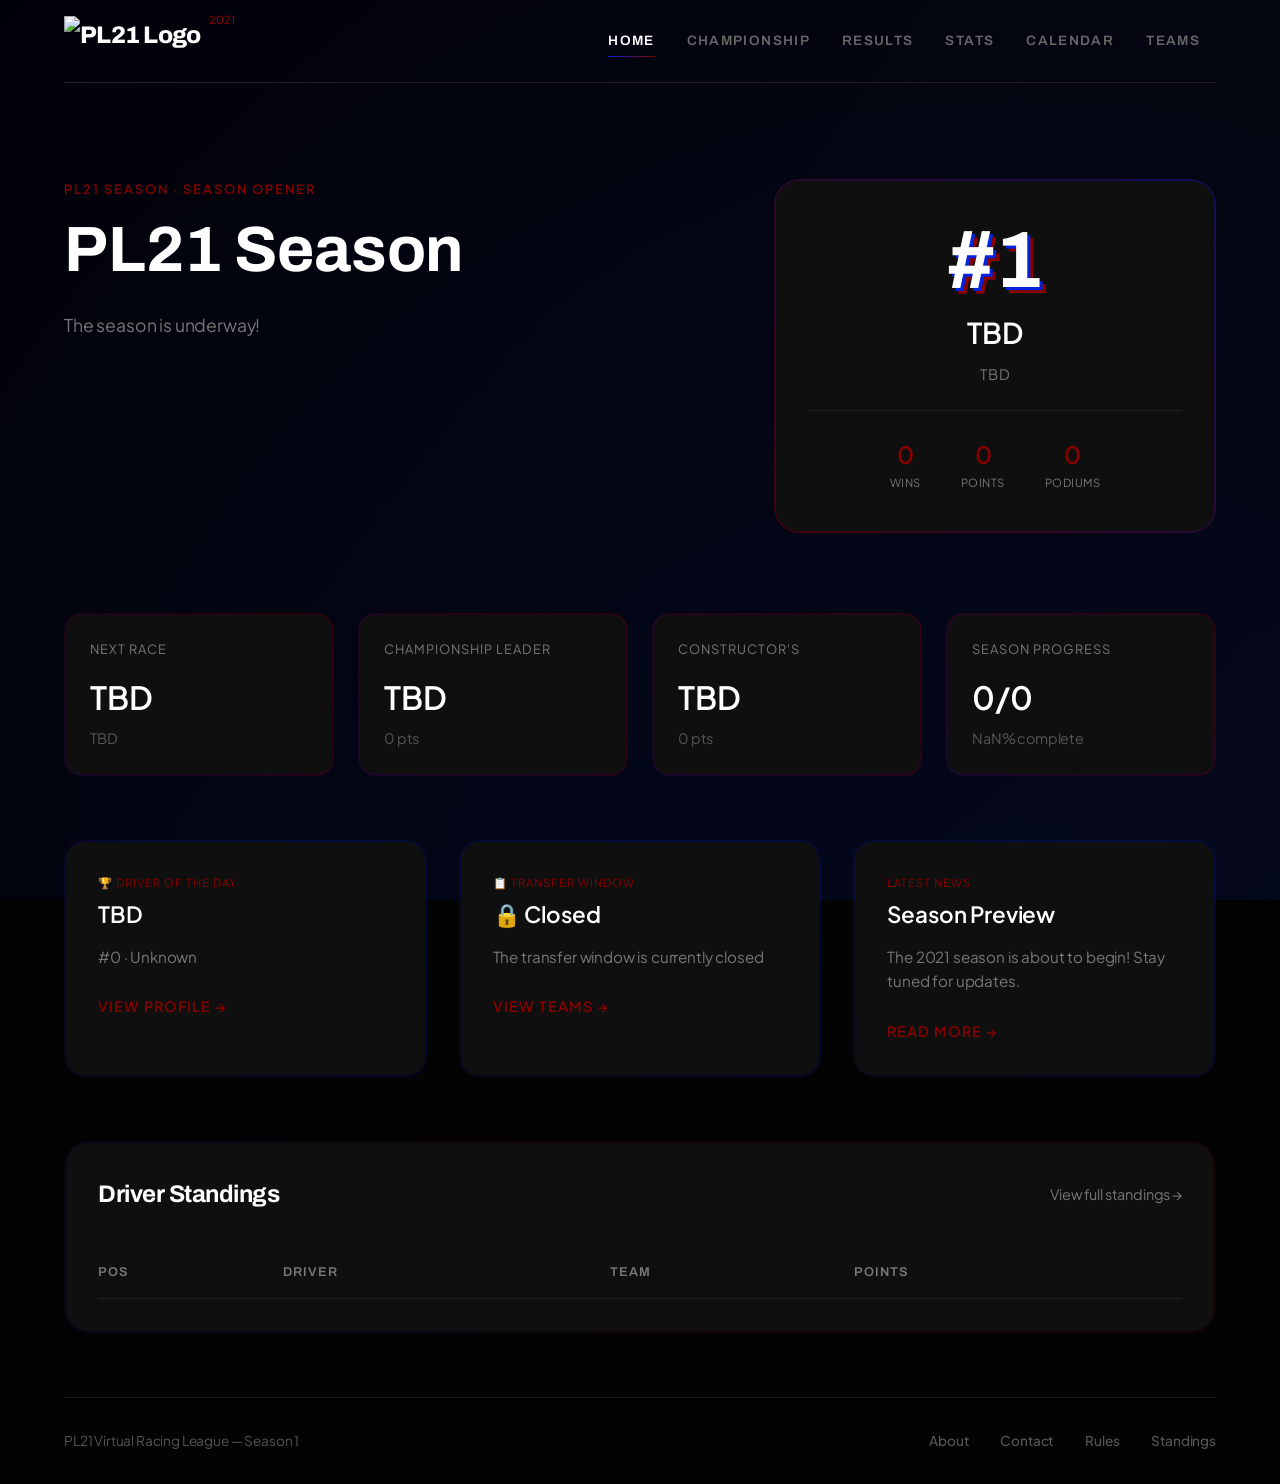
==== index.html @ 07b23944 "Initial commit" ====
<!DOCTYPE html>
<html lang="en">
<head>
    <meta charset="UTF-8">
    <meta name="viewport" content="width=device-width, initial-scale=1.0">
    <title>PL21 - Virtual Racing League</title>
    <link rel="preconnect" href="https://fonts.googleapis.com">
    <link rel="preconnect" href="https://fonts.gstatic.com" crossorigin>
    <link href="https://fonts.googleapis.com/css2?family=Archivo:wght@400;500;600;700;800&family=Plus+Jakarta+Sans:wght@300;400;500;600;700;800&display=swap" rel="stylesheet">
    <link rel="stylesheet" href="css/style.css">
</head>
<body>
    <div class="container">
        <nav>
            <a href="index.html" class="logo">
                <img src="https://i.postimg.cc/nzCPbCtx/PL21-no-background.png" alt="PL21 Logo" class="logo-image">
            </a>
            <div class="countdown-container" id="countdown-container" style="display: none;">
                <span class="countdown-label">NEXT RACE</span>
                <span class="countdown-timer" id="countdown-timer">--d --h --m</span>
            </div>
            
            <div class="nav-links">
                <a href="index.html">HOME</a>
                <a href="championship.html">CHAMPIONSHIP</a>
                <a href="results.html">RESULTS</a>
                <a href="stats.html">STATS</a>
                <a href="calendar.html">CALENDAR</a>
                <a href="teams.html">TEAMS</a>
            </div>
        </nav>

        <div class="loading" id="loading">Loading PL21 season data...</div>

        <div id="content" style="display: none;">
            <div class="hero">
                <div class="hero-main">
                    <div class="hero-eyebrow" id="hero-eyebrow">Season 1</div>
                    <div class="hero-title" id="hero-title"></div>
                    <p class="hero-description" id="hero-description"></p>
                </div>
                <div class="hero-side" id="featured-driver"></div>
            </div>

            <div class="stats-grid" id="stats-grid"></div>

            <div class="news-grid" id="news-grid"></div>

            <div class="standings-section">
                <div class="section-header">
                    <h2 class="section-title">Driver Standings</h2>
                    <a href="championship.html" class="section-link">View full standings →</a>
                </div>
                <table class="standings-table" id="standings-table">
                    <thead>
                        <tr>
                            <th>Pos</th>
                            <th>Driver</th>
                            <th>Team</th>
                            <th>Points</th>
                        </tr>
                    </thead>
                    <tbody id="standings-body"></tbody>
                </table>
            </div>
        </div>

        <footer>
            <span>PL21 Virtual Racing League — Season 1</span>
            <div class="footer-links">
                <a href="#">About</a>
                <a href="#">Contact</a>
                <a href="#">Rules</a>
                <a href="#">Standings</a>
            </div>
        </footer>
    </div>

    <script src="js/data-loader.js"></script>
    <script src="js/main.js"></script>
    <script src="js/index.js"></script>
    <script src="js/countdown.js"></script>
</body>
</html>
---- css/style.css ----
/* css/style.css - Shared styles across all pages */
* {
    margin: 0;
    padding: 0;
    box-sizing: border-box;
}

body {
    font-family: 'Plus Jakarta Sans', -apple-system, BlinkMacSystemFont, sans-serif;
    background: #030303;
    color: #ffffff;
    line-height: 1.6;
    font-weight: 400;
    letter-spacing: -0.01em;
}

h1, h2, h3, .logo, .nav-links a, .page-eyebrow {
    font-family: 'Archivo', 'Inter', sans-serif;
    font-weight: 700;
    letter-spacing: -0.02em;
}

body::before {
    content: '';
    position: fixed;
    top: 0;
    left: 0;
    width: 100%;
    height: 100%;
    background: radial-gradient(circle at 20% 30%, rgba(0, 36, 220, 0.12) 0%, transparent 45%),
                radial-gradient(circle at 80% 70%, rgba(134, 0, 0, 0.12) 0%, transparent 45%),
                linear-gradient(125deg, #000000 0%, #0a0a0a 50%, #000000 100%);
    background-size: 400% 400%;
    animation: gradient 60s ease infinite;
    pointer-events: none;
    z-index: -2;
}

@keyframes gradient {
    0% { background-position: 0% 50%; }
    50% { background-position: 100% 50%; }
    100% { background-position: 0% 50%; }
}

.container {
    max-width: 1400px;
    margin: 0 auto;
    padding: 0 5%;
    position: relative;
    z-index: 2;
}

/* Navigation */
nav {
    display: flex;
    justify-content: space-between;
    align-items: center;
    padding: 2rem 0;
    border-bottom: 1px solid rgba(255, 255, 255, 0.03);
    animation: slideDown 0.8s ease-out;
}

@keyframes slideDown {
    from { transform: translateY(-100%); opacity: 0; }
    to { transform: translateY(0); opacity: 1; }
}

.logo {
    font-size: 2.2rem;
    font-weight: 800;
    position: relative;
    color: #fff;
    text-decoration: none;
    letter-spacing: -0.03em;
}

.logo::after {
    content: '2021';
    position: absolute;
    top: -5px;
    right: -35px;
    font-size: 0.7rem;
    color: #860000;
    font-weight: 500;
    font-family: 'Plus Jakarta Sans', sans-serif;
    letter-spacing: 0.02em;
}

.nav-links {
    display: flex;
    gap: 3rem;
}

.nav-links a {
    color: #666;
    text-decoration: none;
    font-size: 0.85rem;
    text-transform: uppercase;
    letter-spacing: 0.1em;
    transition: all 0.3s ease;
    position: relative;
    font-weight: 600;
}

.nav-links a.active {
    color: #fff;
}

.nav-links a.active::after {
    content: '';
    position: absolute;
    bottom: -5px;
    left: 0;
    width: 100%;
    height: 1px;
    background: linear-gradient(90deg, #0024dc, #860000);
}

.nav-links a:hover {
    color: #fff;
}

/* Page Header */
.page-header {
    padding: 3rem 0 2rem;
    animation: fadeUp 1s ease 0.2s both;
}

@keyframes fadeUp {
    from { opacity: 0; transform: translateY(30px); }
    to { opacity: 1; transform: translateY(0); }
}

.page-eyebrow {
    color: #860000;
    font-size: 0.75rem;
    text-transform: uppercase;
    letter-spacing: 0.15em;
    margin-bottom: 1rem;
    font-weight: 600;
}

.page-title {
    font-size: 4rem;
    font-weight: 800;
    line-height: 1;
    margin-bottom: 1rem;
    letter-spacing: -0.03em;
}

.page-title span {
    background: linear-gradient(135deg, #0024dc, #860000);
    -webkit-background-clip: text;
    -webkit-text-fill-color: transparent;
    background-clip: text;
}

/* Loading State */
.loading {
    text-align: center;
    padding: 4rem;
    color: #777;
    font-size: 1.2rem;
}

/* Team Colors */
.team-redbull { color: #1e41bb; }
.team-mercedes { color: #44b3ac; }
.team-mclaren { color: #f59600; }
.team-ferrari { color: #e8002d; }
.team-alpine { color: #2173b8; }
.team-alphatauri { color: #5e8faa; }
.team-astonmartin { color: #2d6d4b; }
.team-williams { color: #65c2e8; }
.team-alfa { color: #a50f0f; }
.team-haas { color: #b7b7b7; }

.bg-redbull { background: #1e41bb; }
.bg-mercedes { background: #44b3ac; }
.bg-mclaren { background: #f59600; }
.bg-ferrari { background: #e8002d; }
.bg-alpine { background: #2173b8; }
.bg-alphatauri { background: #5e8faa; }
.bg-astonmartin { background: #2d6d4b; }
.bg-williams { background: #65c2e8; }
.bg-alfa { background: #a50f0f; }
.bg-haas { background: #b7b7b7; }

/* Podium Gradients */
.gold-gradient {
    background: linear-gradient(135deg, #ffd700, #b8860b);
    -webkit-background-clip: text;
    -webkit-text-fill-color: transparent;
    background-clip: text;
    font-weight: 700;
}

.silver-gradient {
    background: linear-gradient(135deg, #c0c0c0, #808080);
    -webkit-background-clip: text;
    -webkit-text-fill-color: transparent;
    background-clip: text;
    font-weight: 700;
}

.bronze-gradient {
    background: linear-gradient(135deg, #cd7f32, #8b4513);
    -webkit-background-clip: text;
    -webkit-text-fill-color: transparent;
    background-clip: text;
    font-weight: 700;
}

.purple-text {
    color: #b45fbb;
    font-weight: 600;
}

/* Footer */
footer {
    margin-top: 4rem;
    padding: 2rem 0;
    border-top: 1px solid #1a1a1a;
    display: flex;
    justify-content: space-between;
    color: #555;
    font-size: 0.85rem;
}

.footer-links {
    display: flex;
    gap: 2rem;
}

.footer-links a {
    color: #555;
    text-decoration: none;
    transition: color 0.2s ease;
    font-weight: 500;
}

.footer-links a:hover {
    color: #860000;
}

/* Responsive */
@media (max-width: 768px) {
    .page-title { font-size: 3rem; }
    .nav-links { display: none; }
    footer {
        flex-direction: column;
        gap: 1rem;
        text-align: center;
    }
    .footer-links {
        justify-content: center;
    }
}
/* Add this to css/style.css */

/* Hero Section */
.hero {
    padding: 4rem 0 2rem;
    display: grid;
    grid-template-columns: 1.5fr 1fr;
    gap: 3rem;
    animation: fadeUp 1s ease 0.2s both;
}

.hero-eyebrow {
    color: #860000;
    font-size: 0.8rem;
    text-transform: uppercase;
    letter-spacing: 2px;
    margin-bottom: 1rem;
    font-weight: 600;
}

.hero-title {
    font-size: 4rem;
    font-weight: 700;
    line-height: 1.1;
    margin-bottom: 1.5rem;
    font-family: 'Archivo', sans-serif;
}

.hero-title-line {
    display: block;
    overflow: hidden;
}

.hero-title-line span {
    display: inline-block;
    animation: slideText 0.5s ease forwards;
    opacity: 0;
    transform: translateY(100%);
}

.hero-title-line:nth-child(1) span { animation-delay: 0.3s; }
.hero-title-line:nth-child(2) span { animation-delay: 0.5s; }
.hero-title-line:nth-child(3) span { animation-delay: 0.7s; }

@keyframes slideText {
    to { opacity: 1; transform: translateY(0); }
}

.hero-description {
    color: #777;
    font-size: 1.1rem;
    line-height: 1.8;
    max-width: 500px;
}

.hero-side {
    background: #0f0f0f;
    border-radius: 24px;
    padding: 2.5rem 2rem;
    transition: all 0.3s ease;
    position: relative;
    border: 2px solid transparent;
    background-clip: padding-box;
}

.hero-side::before {
    content: '';
    position: absolute;
    top: -2px;
    left: -2px;
    right: -2px;
    bottom: -2px;
    background: linear-gradient(45deg, #0024dc, #860000, #0024dc, #860000);
    border-radius: 25px;
    background-size: 400% 400%;
    z-index: -1;
    animation: borderAnimation 20s ease infinite;
    mask: linear-gradient(#fff 0 0) content-box, linear-gradient(#fff 0 0);
    -webkit-mask: linear-gradient(#fff 0 0) content-box, linear-gradient(#fff 0 0);
    -webkit-mask-composite: xor;
    mask-composite: exclude;
    padding: 2px;
    opacity: 0.5;
}

@keyframes borderAnimation {
    0% { background-position: 0% 50%; }
    50% { background-position: 100% 50%; }
    100% { background-position: 0% 50%; }
}

.featured-driver {
    text-align: center;
}

.driver-number {
    font-size: 5rem;
    font-weight: 700;
    color: #fff;
    text-shadow: 3px 3px 0 #0024dc, 6px 6px 0 #860000;
    line-height: 1;
    margin-bottom: 0.5rem;
    font-family: 'Archivo', sans-serif;
}

.driver-name {
    font-size: 1.8rem;
    font-weight: 600;
    margin: 0.5rem 0;
    color: #fff;
}

.driver-team {
    color: #777;
    font-size: 0.9rem;
    text-transform: uppercase;
    letter-spacing: 1px;
    margin-bottom: 1.5rem;
}

.driver-stats {
    display: flex;
    justify-content: center;
    gap: 2.5rem;
    margin-top: 1.5rem;
    padding-top: 1.5rem;
    border-top: 1px solid #222;
}

.driver-stat {
    text-align: center;
}

.driver-stat-value {
    font-size: 1.5rem;
    font-weight: 600;
    color: #860000;
}

.driver-stat-label {
    font-size: 0.7rem;
    color: #777;
    text-transform: uppercase;
    letter-spacing: 0.5px;
}

/* Stats Grid */
.stats-grid {
    display: grid;
    grid-template-columns: repeat(4, 1fr);
    gap: 1.5rem;
    margin: 3rem 0;
}

.stat-card {
    background: #0f0f0f;
    border-radius: 16px;
    padding: 1.5rem;
    transition: all 0.3s ease;
    animation: cardAppear 0.6s ease-out forwards;
    opacity: 0;
    transform: translateY(20px);
    position: relative;
    border: 2px solid transparent;
    background-clip: padding-box;
}

.stat-card:nth-child(1) { animation-delay: 0.1s; }
.stat-card:nth-child(2) { animation-delay: 0.15s; }
.stat-card:nth-child(3) { animation-delay: 0.2s; }
.stat-card:nth-child(4) { animation-delay: 0.25s; }

@keyframes cardAppear {
    to { opacity: 1; transform: translateY(0); }
}

.stat-card::before {
    content: '';
    position: absolute;
    top: -2px;
    left: -2px;
    right: -2px;
    bottom: -2px;
    background: linear-gradient(45deg, #0024dc, #860000, #0024dc);
    border-radius: 17px;
    background-size: 400% 400%;
    z-index: -1;
    animation: statBorderAnimation 24s ease infinite;
    mask: linear-gradient(#fff 0 0) content-box, linear-gradient(#fff 0 0);
    -webkit-mask: linear-gradient(#fff 0 0) content-box, linear-gradient(#fff 0 0);
    -webkit-mask-composite: xor;
    mask-composite: exclude;
    padding: 2px;
    opacity: 0.3;
}

@keyframes statBorderAnimation {
    0% { background-position: 0% 50%; }
    50% { background-position: 100% 50%; }
    100% { background-position: 0% 50%; }
}

.stat-label {
    font-size: 0.8rem;
    text-transform: uppercase;
    letter-spacing: 1px;
    color: #777;
    margin-bottom: 0.75rem;
}

.stat-value {
    font-size: 2rem;
    font-weight: 600;
    color: #fff;
    margin-bottom: 0.25rem;
}

.stat-detail {
    font-size: 0.9rem;
    color: #555;
}

/* News Grid */
.news-grid {
    display: grid;
    grid-template-columns: repeat(3, 1fr);
    gap: 2rem;
    margin: 4rem 0;
}

.news-card {
    background: #0f0f0f;
    border-radius: 20px;
    padding: 2rem;
    transition: all 0.4s cubic-bezier(0.175, 0.885, 0.32, 1.275);
    position: relative;
    border: 2px solid transparent;
    background-clip: padding-box;
}

.news-card::before {
    content: '';
    position: absolute;
    top: -2px;
    left: -2px;
    right: -2px;
    bottom: -2px;
    background: linear-gradient(45deg, #860000, #0024dc, #860000);
    border-radius: 21px;
    background-size: 400% 400%;
    z-index: -1;
    animation: newsBorderAnimation 30s ease infinite;
    mask: linear-gradient(#fff 0 0) content-box, linear-gradient(#fff 0 0);
    -webkit-mask: linear-gradient(#fff 0 0) content-box, linear-gradient(#fff 0 0);
    -webkit-mask-composite: xor;
    mask-composite: exclude;
    padding: 2px;
    opacity: 0.2;
}

@keyframes newsBorderAnimation {
    0% { background-position: 0% 50%; }
    50% { background-position: 100% 50%; }
    100% { background-position: 0% 50%; }
}

.news-category {
    color: #860000;
    font-size: 0.7rem;
    text-transform: uppercase;
    letter-spacing: 1px;
    margin-bottom: 0.5rem;
}

.news-title {
    font-size: 1.4rem;
    font-weight: 600;
    margin-bottom: 1rem;
    line-height: 1.3;
    color: #fff;
}

.news-summary {
    color: #777;
    font-size: 0.95rem;
    line-height: 1.6;
    margin-bottom: 1.5rem;
}

.news-link {
    color: #860000;
    text-decoration: none;
    font-size: 0.8rem;
    text-transform: uppercase;
    letter-spacing: 1px;
    transition: all 0.2s ease;
    display: inline-flex;
    align-items: center;
    gap: 0.5rem;
}

/* Standings Section */
.standings-section {
    margin: 4rem 0;
    background: #0f0f0f;
    border-radius: 24px;
    padding: 2rem;
    position: relative;
    border: 2px solid transparent;
    background-clip: padding-box;
}

.standings-section::before {
    content: '';
    position: absolute;
    top: -2px;
    left: -2px;
    right: -2px;
    bottom: -2px;
    background: linear-gradient(45deg, #0024dc, #860000, #0024dc, #860000);
    border-radius: 25px;
    background-size: 400% 400%;
    z-index: -1;
    animation: standingsBorderAnimation 40s ease infinite;
    mask: linear-gradient(#fff 0 0) content-box, linear-gradient(#fff 0 0);
    -webkit-mask: linear-gradient(#fff 0 0) content-box, linear-gradient(#fff 0 0);
    -webkit-mask-composite: xor;
    mask-composite: exclude;
    padding: 2px;
    opacity: 0.15;
}

@keyframes standingsBorderAnimation {
    0% { background-position: 0% 50%; }
    50% { background-position: 100% 50%; }
    100% { background-position: 0% 50%; }
}

.section-header {
    display: flex;
    justify-content: space-between;
    align-items: center;
    margin-bottom: 2rem;
}

.section-title {
    font-size: 1.5rem;
    font-weight: 700;
    color: #fff;
    font-family: 'Archivo', sans-serif;
}

.section-link {
    color: #777;
    text-decoration: none;
    font-size: 0.9rem;
    transition: color 0.2s ease;
    display: flex;
    align-items: center;
    gap: 0.5rem;
}

.section-link:hover {
    color: #860000;
}

.standings-table {
    width: 100%;
    border-collapse: collapse;
}

.standings-table th {
    text-align: left;
    padding: 1rem 0;
    color: #777;
    font-weight: 600;
    font-size: 0.8rem;
    text-transform: uppercase;
    letter-spacing: 1px;
    border-bottom: 1px solid #222;
    font-family: 'Archivo', sans-serif;
}

.standings-table td {
    padding: 1rem 0;
    border-bottom: 1px solid #1a1a1a;
}

.position-1 { color: #ffd700; font-weight: 600; }
.position-2 { color: #c0c0c0; font-weight: 600; }
.position-3 { color: #cd7f32; font-weight: 600; }

.team-dot {
    width: 8px;
    height: 8px;
    border-radius: 50%;
    display: inline-block;
    margin-right: 0.5rem;
}

.points-cell {
    color: #860000;
    font-weight: 600;
}

/* Responsive */
@media (max-width: 1024px) {
    .hero { grid-template-columns: 1fr; }
    .stats-grid { grid-template-columns: repeat(2, 1fr); }
    .news-grid { grid-template-columns: repeat(2, 1fr); }
}

@media (max-width: 768px) {
    .hero-title { font-size: 3rem; }
    .stats-grid { grid-template-columns: 1fr; }
    .news-grid { grid-template-columns: 1fr; }
}
/* Update the logo styling in your navigation */
.logo {
    display: flex;
    align-items: center;
    gap: 0.5rem;
    text-decoration: none;
    color: white;
    font-size: 1.5rem;
    font-weight: 800;
    font-family: 'Archivo', sans-serif;
}

.logo-image {
    height: 50px; /* Adjust this value to match your desired size */
    width: auto;
    display: block;
    transition: transform 0.2s ease;
}

.logo:hover .logo-image {
    transform: scale(1.05);
}

/* For mobile responsiveness */
@media (max-width: 768px) {
    .logo-image {
        height: 30px;
    }
    
    .logo-text {
        font-size: 1.2rem;
    }
}
/* Add to css/style.css */

/* Driver links in standings table */
.driver-link {
    color: white;
    text-decoration: none;
    transition: color 0.2s ease;
    cursor: pointer;
}

.driver-link:hover {
    color: #860000;
    text-decoration: underline;
}

/* Ensure the driver-cell has proper styling */
.driver-cell {
    font-weight: 500;
}

/* News card link styling */
.news-link {
    color: #860000;
    text-decoration: none;
    font-weight: 600;
    font-size: 0.9rem;
    transition: all 0.2s ease;
    display: inline-block;
}

.news-link:hover {
    transform: translateX(5px);
    color: #a00000;
}
/* Countdown Timer in Nav */
.countdown-container {
    display: flex;
    align-items: center;
    gap: 0.5rem;
    background: rgba(134, 0, 0, 0.1);
    border: 1px solid rgba(134, 0, 0, 0.3);
    border-radius: 30px;
    padding: 0.3rem 1rem;
    font-size: 0.8rem;
    transition: all 0.3s ease;
}

.countdown-container:hover {
    background: rgba(134, 0, 0, 0.15);
    border-color: rgba(134, 0, 0, 0.5);
}

.countdown-label {
    color: #860000;
    font-weight: 600;
    font-size: 0.7rem;
    letter-spacing: 0.05em;
    text-transform: uppercase;
}

.countdown-timer {
    color: white;
    font-weight: 500;
    font-family: 'Archivo', monospace;
    background: rgba(0, 0, 0, 0.3);
    padding: 0.2rem 0.5rem;
    border-radius: 20px;
    border-left: 1px solid rgba(255, 255, 255, 0.1);
}

/* Update nav to accommodate countdown */
nav {
    display: flex;
    align-items: center;
    justify-content: space-between;
    padding: 1rem 0;
    border-bottom: 1px solid #222;
    margin-bottom: 2rem;
    flex-wrap: wrap;
    gap: 1rem;
}

.nav-links {
    display: flex;
    gap: 2rem;
    margin: 0 1rem;
}

@media (max-width: 1024px) {
    nav {
        flex-wrap: wrap;
        justify-content: center;
    }
    
    .countdown-container {
        order: 3;
        width: 100%;
        justify-content: center;
    }
}

@media (max-width: 768px) {
    .nav-links {
        gap: 1rem;
        flex-wrap: wrap;
        justify-content: center;
    }
    
    .countdown-container {
        padding: 0.3rem 0.8rem;
    }
    
    .countdown-label {
        font-size: 0.6rem;
    }
    
    .countdown-timer {
        font-size: 0.7rem;
    }
}
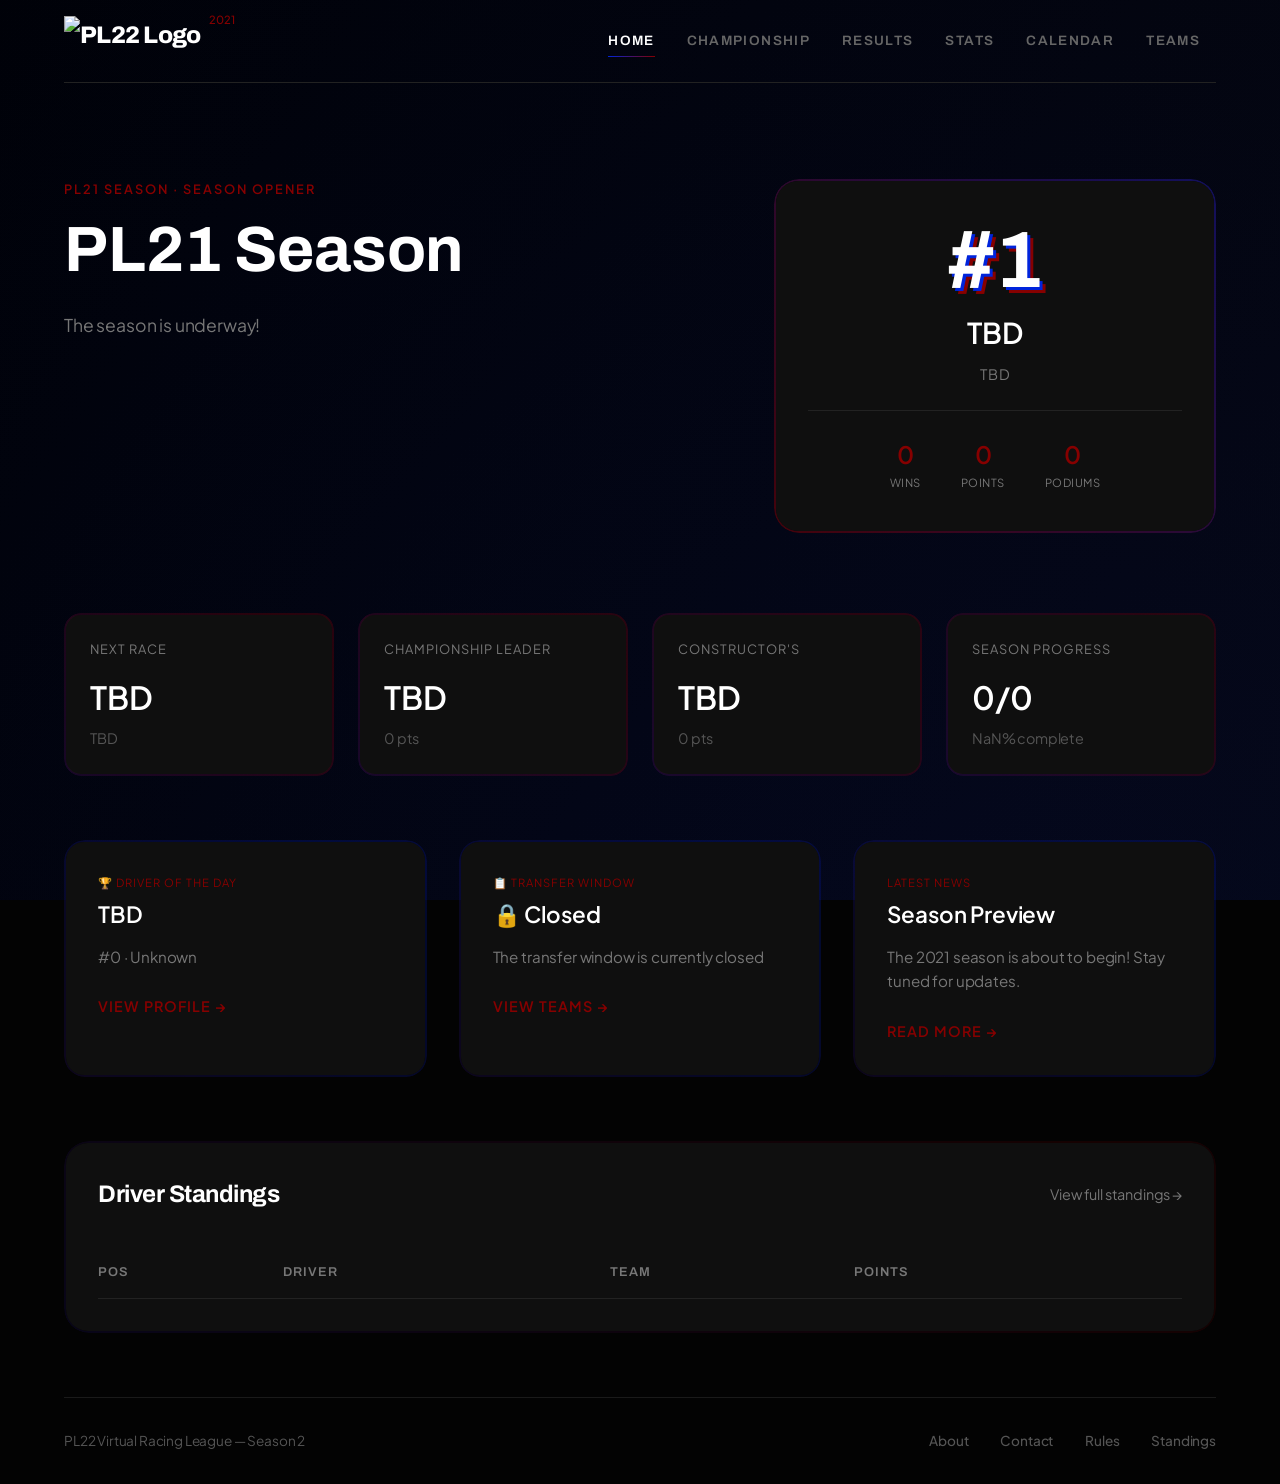
==== commit c792f502: "Updated to PL22" ====
--- a/index.html
+++ b/index.html
@@ -3,17 +3,20 @@
 <head>
     <meta charset="UTF-8">
     <meta name="viewport" content="width=device-width, initial-scale=1.0">
-    <title>PL21 - Virtual Racing League</title>
+    <title>PL22 - Virtual Racing League</title>
     <link rel="preconnect" href="https://fonts.googleapis.com">
     <link rel="preconnect" href="https://fonts.gstatic.com" crossorigin>
     <link href="https://fonts.googleapis.com/css2?family=Archivo:wght@400;500;600;700;800&family=Plus+Jakarta+Sans:wght@300;400;500;600;700;800&display=swap" rel="stylesheet">
     <link rel="stylesheet" href="css/style.css">
+    <!-- Favicon -->
+    <link rel="icon" type="image/png" href="https://i.postimg.cc/sgQbxyDm/PL22Logo.png">
+    <link rel="apple-touch-icon" href="https://i.postimg.cc/sgQbxyDm/PL22Logo.png">
 </head>
 <body>
     <div class="container">
         <nav>
             <a href="index.html" class="logo">
-                <img src="https://i.postimg.cc/nzCPbCtx/PL21-no-background.png" alt="PL21 Logo" class="logo-image">
+                <img src="https://i.postimg.cc/sgQbxyDm/PL22Logo.png" alt="PL22 Logo" class="logo-image">
             </a>
             <div class="countdown-container" id="countdown-container" style="display: none;">
                 <span class="countdown-label">NEXT RACE</span>
@@ -30,12 +33,12 @@
             </div>
         </nav>
 
-        <div class="loading" id="loading">Loading PL21 season data...</div>
+        <div class="loading" id="loading">Loading PL22 season data...</div>
 
         <div id="content" style="display: none;">
             <div class="hero">
                 <div class="hero-main">
-                    <div class="hero-eyebrow" id="hero-eyebrow">Season 1</div>
+                    <div class="hero-eyebrow" id="hero-eyebrow">Season 2</div>
                     <div class="hero-title" id="hero-title"></div>
                     <p class="hero-description" id="hero-description"></p>
                 </div>
@@ -66,7 +69,7 @@
         </div>
 
         <footer>
-            <span>PL21 Virtual Racing League — Season 1</span>
+            <span>PL22 Virtual Racing League — Season 2</span>
             <div class="footer-links">
                 <a href="#">About</a>
                 <a href="#">Contact</a>
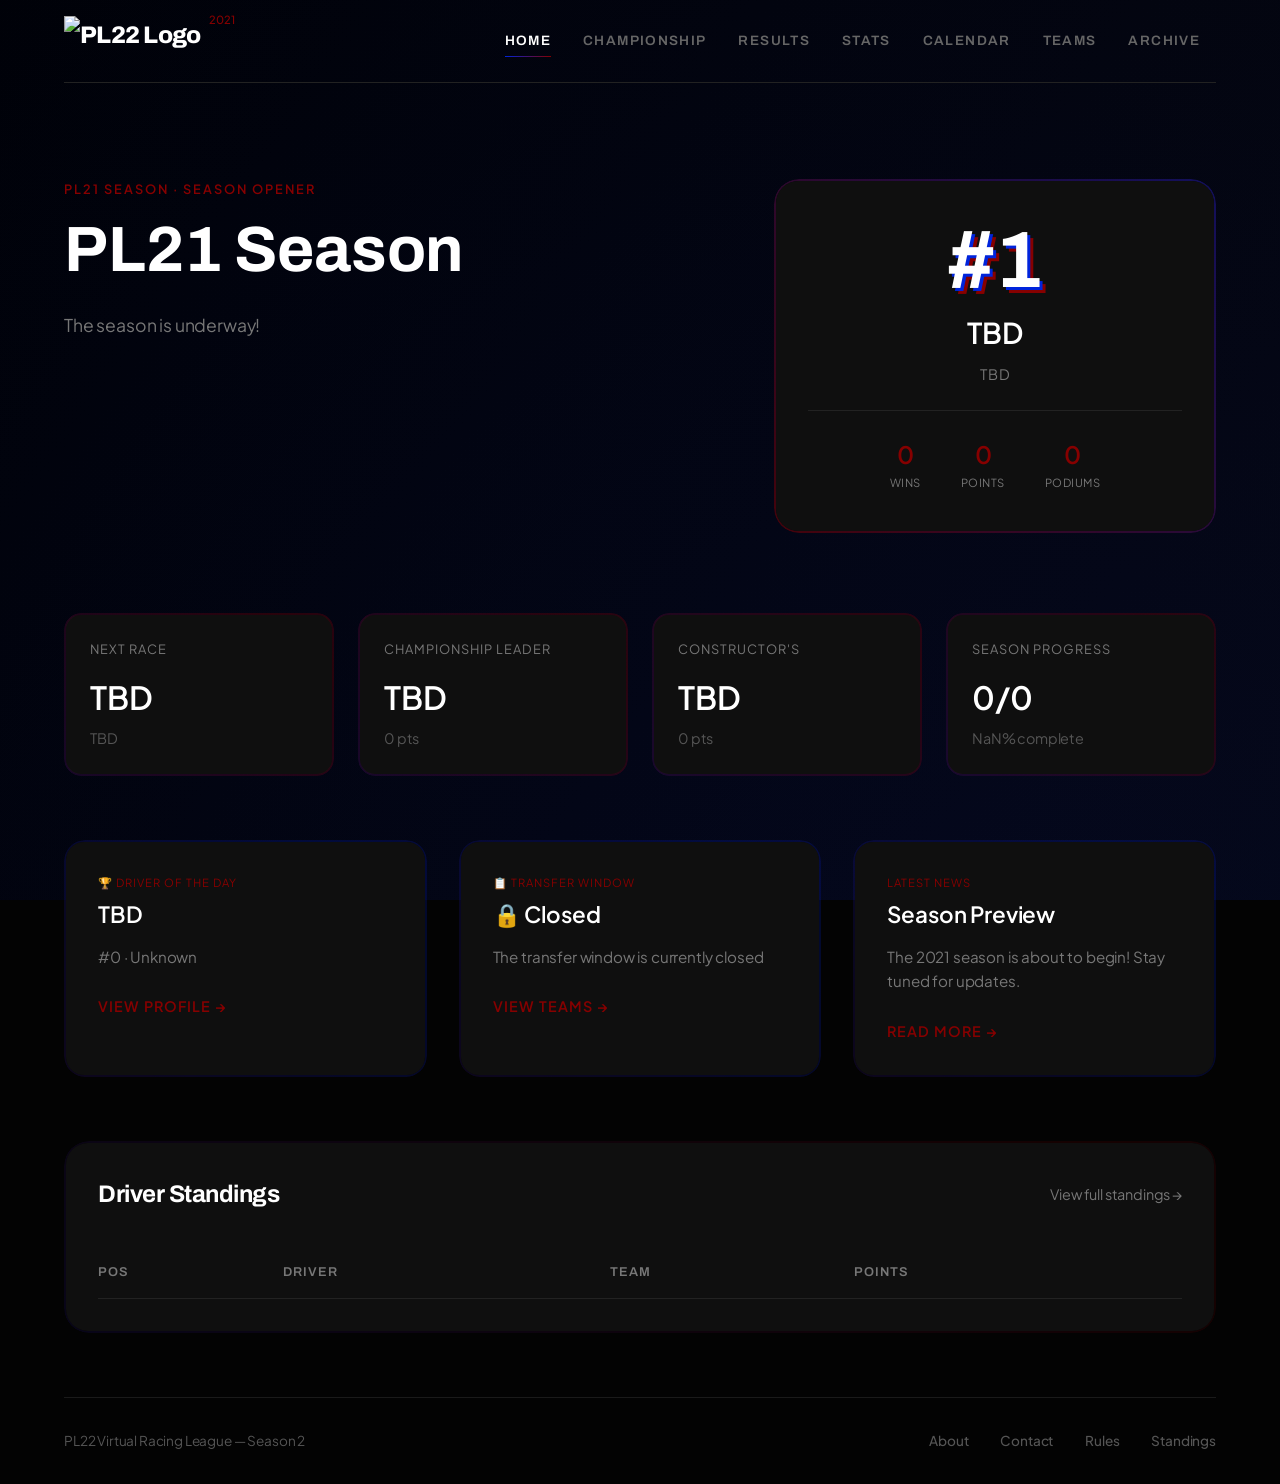
==== commit 876d799d: "Season Archive" ====
--- a/index.html
+++ b/index.html
@@ -30,6 +30,7 @@
                 <a href="stats.html">STATS</a>
                 <a href="calendar.html">CALENDAR</a>
                 <a href="teams.html">TEAMS</a>
+                <a href="archive.html">ARCHIVE</a>
             </div>
         </nav>
 
